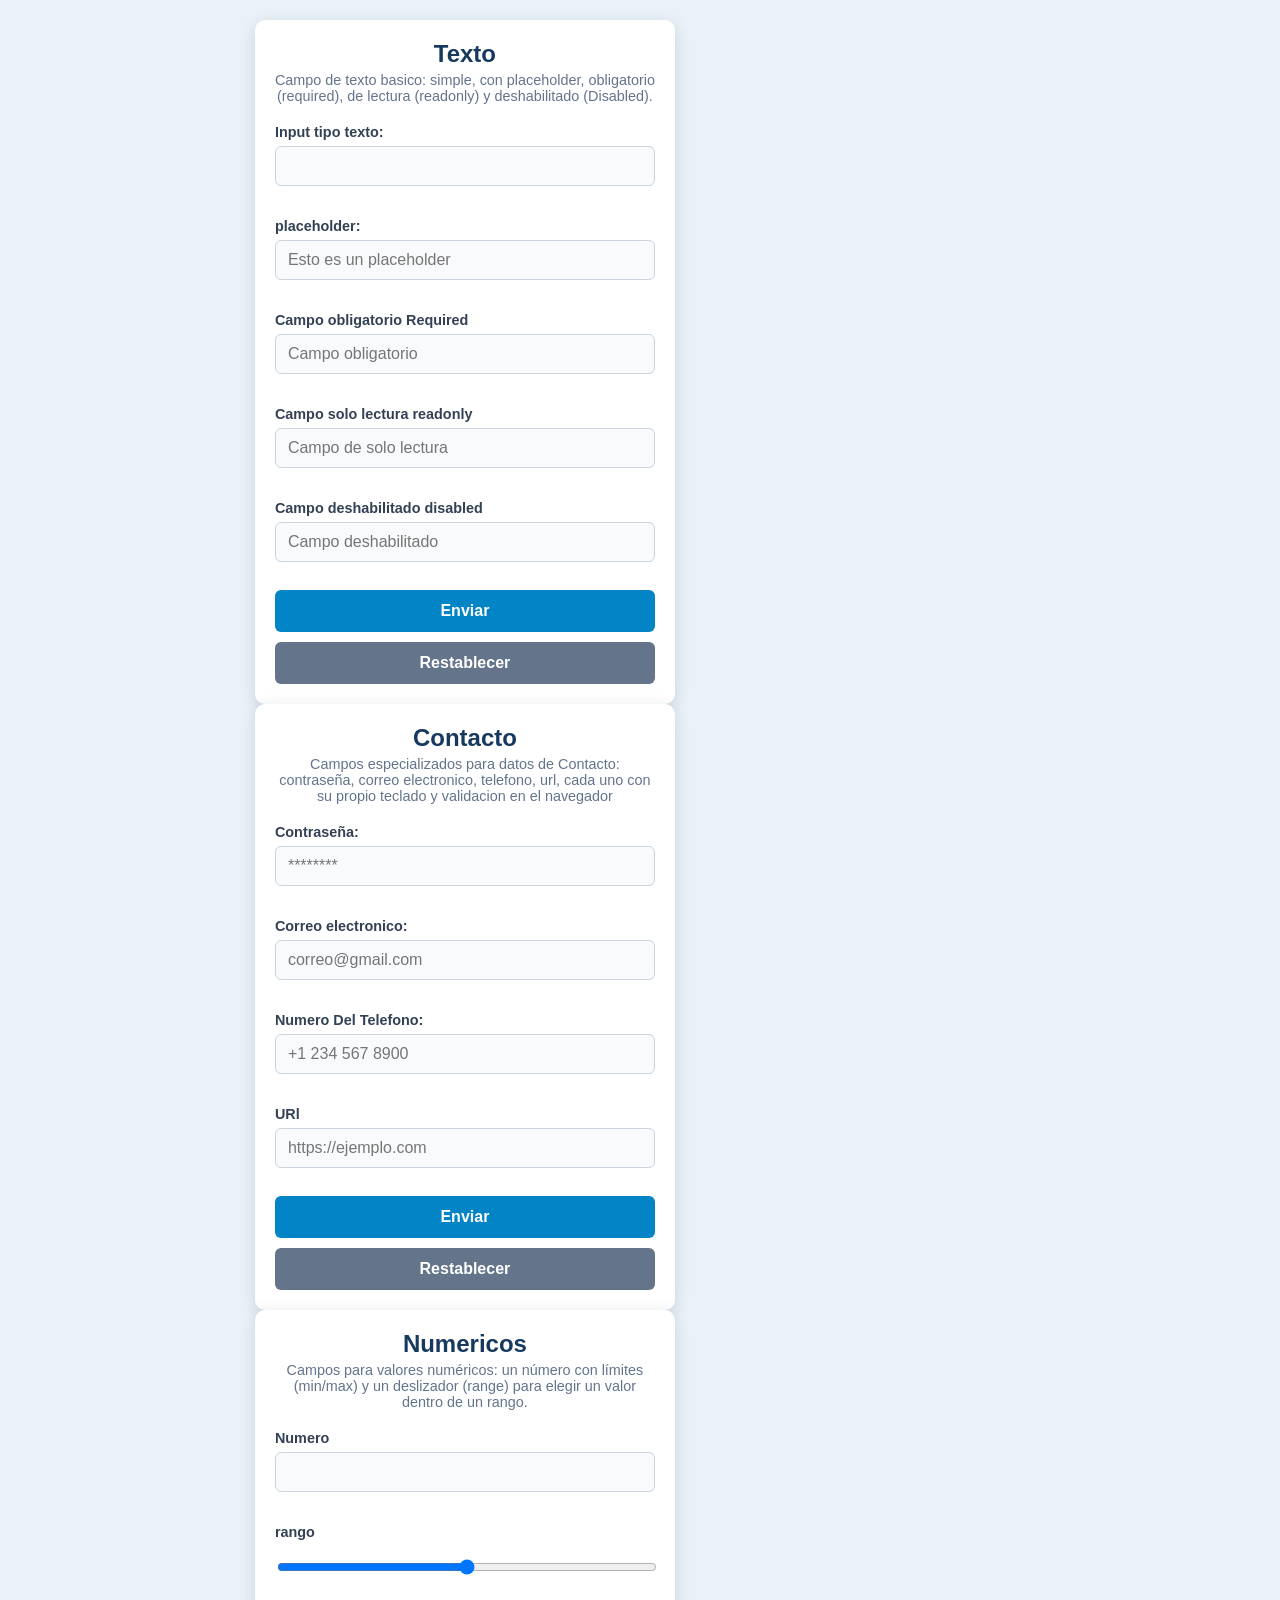
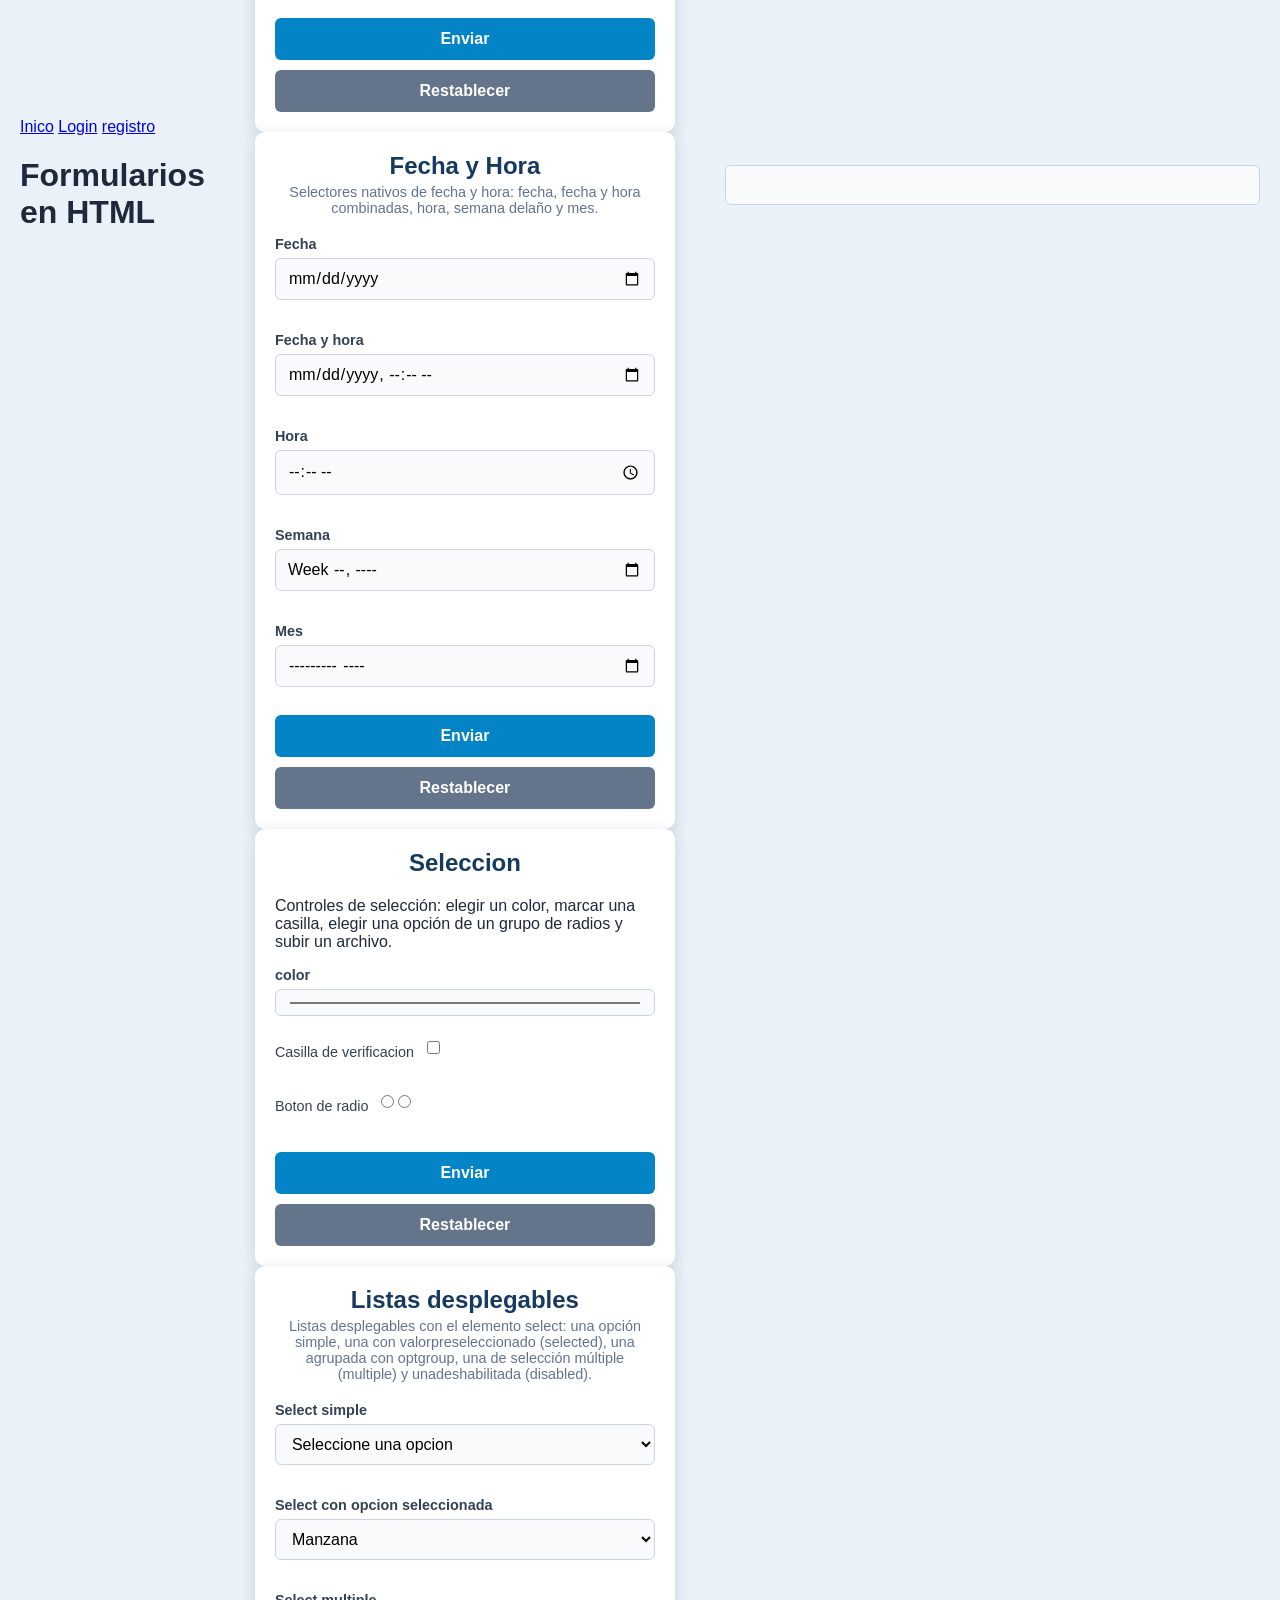
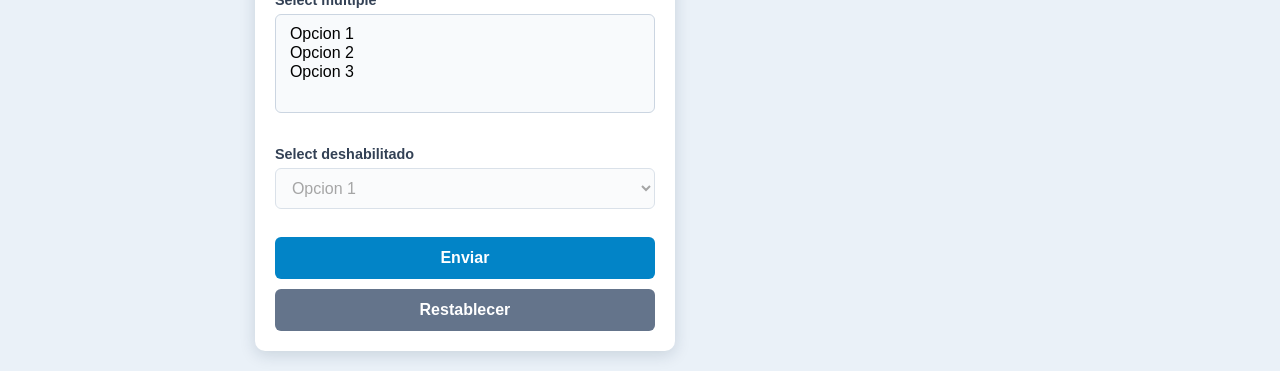
==== index.html @ bf139326 "Primer proyecto web" ====
<!doctype html>
<html lang="en">
  <head>
    <meta charset="UTF-8" />
    <meta name="viewport" content="width=device-width, initial-scale=1.0" />
    <title>Formularios</title>
    <link rel="stylesheet" href="css/formularios.css" />
    <link rel="shortcut icon" href="img/steam.png" type="image/x-icon" />
  </head>
  <body>
    <header>
      <nav>
        <a href="index.html">Inico</a>
        <a href="login.html" target="_blank">Login</a>
        <a href="registro.html" target="_blank">registro</a>
      </nav>
      <h1>Formularios en HTML</h1>
      <p></p>
    </header>

    <main>
      <section>
        <!-- aquí van los bloques de formularios. uno por uno-->
        <!-- Primer formulario -->
        <form action="">
          <fieldset>
            <legend>Texto</legend>
            <p>
              Campo de texto basico: simple, con placeholder, obligatorio
              (required), de lectura (readonly) y deshabilitado (Disabled).
            </p>

            <label for="">Input tipo texto: </label>
            <input type="text" />
            <br />
            <br />
            <label for="">placeholder: </label>
            <input type="text" placeholder="Esto es un placeholder" />
            <br />
            <br />
            <label for="">Campo obligatorio Required</label>
            <input type="text" placeholder="Campo obligatorio" required />
            <br />
            <br />
            <label for="">Campo solo lectura readonly</label>
            <input type="text" placeholder="Campo de solo lectura" readonly />
            <br />
            <br />
            <label for="">Campo deshabilitado disabled</label>
            <input type="text" placeholder="Campo deshabilitado" disabled />
            <br />
            <br />
            <input type="submit" value="Enviar" />
            <input type="reset" value="Restablecer" />
          </fieldset>
        </form>

        <!--Segundo Formulario-->
        <form action="">
          <fieldset>
            <legend>Contacto</legend>
            <p>
              Campos especializados para datos de Contacto: contraseña, correo
              electronico, telefono, url, cada uno con su propio teclado y
              validacion en el navegador
            </p>
            <label for="">Contraseña: </label>
            <input type="password" placeholder="********" />
            <br />
            <br />
            <label for="">Correo electronico: </label>
            <input type="email" placeholder="correo@gmail.com" />
            <br />
            <br />
            <label for="">Numero Del Telefono: </label>
            <input type="tel" placeholder="+1 234 567 8900" />
            <br />
            <br />
            <label for="">URl</label>
            <input type="url" placeholder="https://ejemplo.com" />
            <br />
            <br />
            <input type="submit" value="Enviar" />
            <input type="reset" value="Restablecer" />
          </fieldset>
        </form>
        
        <!--Tercer Formulario-->
        <form action="">
        <fieldset>
          <legend>Numericos</legend>
          <p>Campos para valores numéricos: un número con límites (min/max) y un deslizador (range) para elegir un valor dentro de un rango.</p>
        
          <label for="">Numero</label>
          <input type="number" min="0" max="100" step="1">
          <br>
          <br>
          <label for="">rango</label>
          <input type="range" min="0" max="100" step="5">
          <br>
          <br>
          <input type="submit" value="Enviar" />
          <input type="reset" value="Restablecer" />        
        
        
        </form>
        </fieldset>

        <!--Cuarto Formulario-->

        <form action="">
          <fieldset>
            <legend>Fecha y Hora</legend>
            <p>Selectores nativos de fecha y hora: fecha, fecha y hora combinadas, hora, semana delaño y mes.</p>

            <label for="">Fecha</label>
            <input type="date">
            <br>
            <br>
            <label for="">Fecha y hora</label>
            <input type="datetime-local">
            <br>
            <br>
            <label for="">Hora</label>
            <input type="time">
            <br>
            <br>
            <label for="">Semana</label>
            <input type="week">
            <br>
            <br>
            <label for="">Mes</label>
            <input type="month">
            <br>
            <br>
          <input type="submit" value="Enviar" />
          <input type="reset" value="Restablecer" />            

          </fieldset>
        </form>

        <!--Quinto Formulario-->
        <form action="">
          
          <legend>Seleccion</legend>
          <p>Controles de selección: elegir un color, marcar una casilla, elegir una opción de un grupo de radios y subir un archivo.</p>

          <label for="">color</label>
          <input type="color">
          <br>
          <br>
          <label for="">Casilla de verificacion</label>
          <input type="checkbox">
          <br>
          <br>
          <label for="">Boton de radio</label>
          <input type="radio" name="radioGroup">
          <input type="radio" name="radioGroup">
          <br>
          <br>
          <input type="submit" value="Enviar" />
          <input type="reset" value="Restablecer" />
          
        </form>

        <!--Sexto Formulario-->
        <form action="">
          <fieldset>
            <legend>Listas desplegables</legend>
            <p>Listas desplegables con el elemento select: una opción simple, una con valorpreseleccionado (selected), una agrupada con optgroup, una de selección múltiple (multiple) y unadeshabilitada (disabled).</p>

            <label for="">Select simple</label>
            <select name="">
              <option value="">Seleccione una opcion</option>
              <option value="opcion1">Opcion 1</option>
              <option value="opcion2">Opcion 2</option>
              <option value="opcion3">Opcion 3</option>
            </select>
            <br>
            <br>
            <label for="">Select con opcion seleccionada</label>
            <select name="">
              <optgroup label="Frutas">
                  <option value="Manzana">Manzana</option>
                  <option value="Pera">Pera</option>
              </optgroup>
              <optgroup label="Verduras">
                <option value="Zanahorias">Zanahorias</option>
                <option value="Lechuga">Lechuga</option>
              </optgroup>
            </select>
            <br>
            <br>
            <label for="">Select multiple</label>
            <select name="" multiple>
              <option value="opcion1">Opcion 1</option>
              <option value="opcion2">Opcion 2</option>
              <option value="opcion3">Opcion 3</option>
            </select>
            <br>
            <br>
            <label for="">Select deshabilitado</label>
            <select name="" disabled>
              <option value="opcion1">Opcion 1</option>
            </select>
            <br>
            <br>
            <input type="submit" value="Enviar" />
            <input type="reset" value="Restablecer" />
          </fieldset>
        </form>
      </section>
    </main>
  </body>
</html>
<input type="">
---- css/formularios.css ----
* {
  box-sizing: border-box;
}
body {
  margin: 0;
  min-height: 100vh;
  display: flex;
  align-items: center;
  justify-content: center;
  font-family: Arial, Helvetica, sans-serif;
  background-color: #eaf1f8;
  color: #1e293b;
  padding: 20px;
}
main {
  display: flex;
  justify-content: center;
  width: 100%;
}
section {
  width: 100%;
  max-width: 420px;
}
form {
  background-color: #ffffff;
  border-radius: 10px;
  box-shadow: 0 4px 16px rgba(15, 40, 70, 0.15);
  padding: 10px 20px 20px;
}
fieldset {
  border: none;
  padding: 0;
  margin: 0;
}
legend {
  width: 100%;
  text-align: center;
  font-size: 1.5rem;
  font-weight: bold;
  color: #163a5f;
  padding: 10px 0 4px;
}
fieldset > p {
  text-align: center;
  font-size: 0.9rem;
  color: #64748b;
  margin-top: 0;
  margin-bottom: 20px;
}
label {
  display: block;
  margin: 14px 0 6px;
  font-weight: 600;
  font-size: 0.9rem;
  color: #334155;
}
input,
select {
  width: 100%;
  padding: 10px 12px;
  border: 1px solid #cbd5e1;
  border-radius: 6px;
  font-size: 1rem;
  font-family: inherit;
  background-color: #f8fafc;
  transition:
    border-color 0.2s,
    box-shadow 0.2s;
}
input:focus,
select:focus {
  outline: none;
  border-color: #0284c7;
  box-shadow: 0 0 0 3px rgba(2, 132, 199, 0.2);
  background-color: #fff;
}
label:has(+ input[type="checkbox"]),
label:has(+ input[type="radio"]) {
  display: inline-block;
  margin: 10px 8px 10px 0;
  font-weight: 500;
}
input[type="checkbox"],
input[type="radio"] {
  width: auto;
  accent-color: #0284c7;
  margin: 0 0 10px;
  vertical-align: middle;
  cursor: pointer;
}
input[type="submit"],
input[type="reset"] {
  width: 100%;
  margin-top: 10px;
  padding: 12px;
  border: none;
  border-radius: 6px;
  font-size: 1rem;
  font-weight: 600;
  cursor: pointer;
  color: #fff;
  transition: background-color 0.2s;
}
input[type="submit"] {
  background-color: #0284c7;
}
input[type="submit"]:hover {
  background-color: #0369a1;
}
input[type="reset"] {
  background-color: #64748b;
}
input[type="reset"]:hover {
  background-color: #475569;
}
.enlace {
  text-align: center;
  font-size: 0.85rem;
  color: #64748b;
  margin-top: 18px;
  margin-bottom: 4px;
}
.enlace a {
  color: #0284c7;
  font-weight: 600;
  text-decoration: none;
}
.enlace a:hover {
  text-decoration: underline;
}
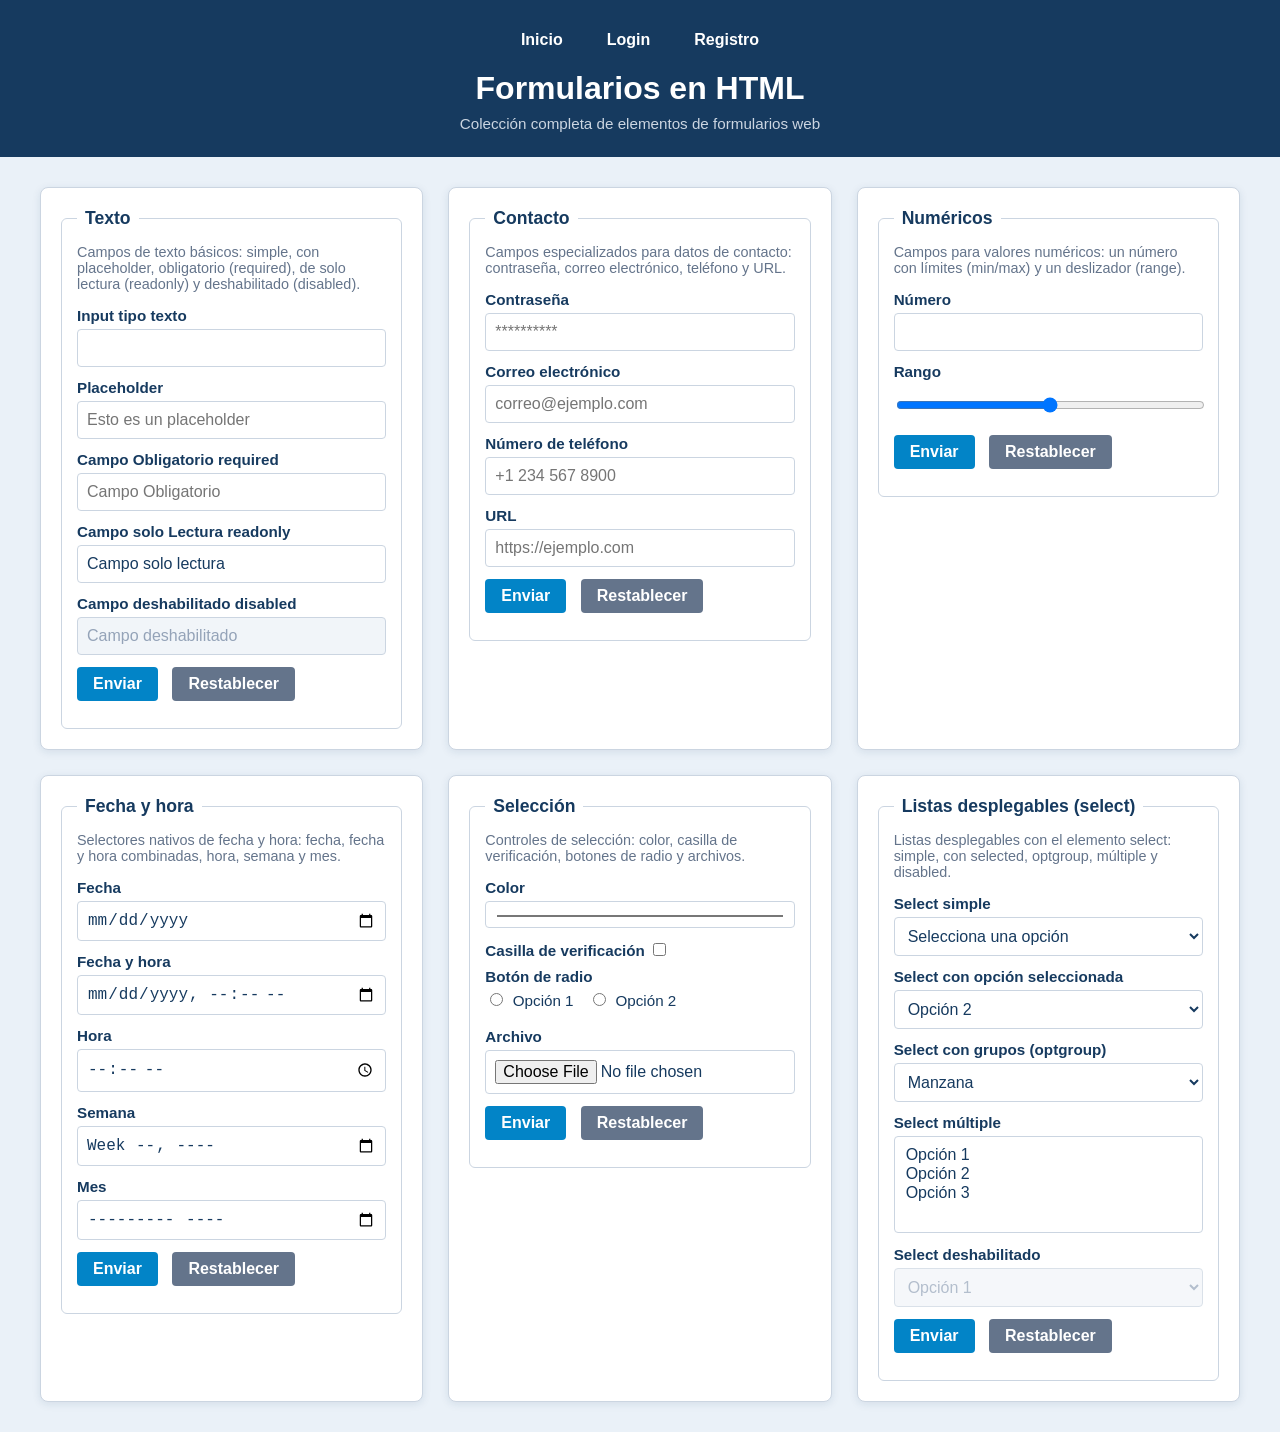
==== commit 677bd25e: "Corregir estructura visual y unificar paleta de colores azul" ====
--- a/index.html
+++ b/index.html
@@ -1,216 +1,193 @@
-<!doctype html>
-<html lang="en">
-  <head>
-    <meta charset="UTF-8" />
-    <meta name="viewport" content="width=device-width, initial-scale=1.0" />
+<!DOCTYPE html>
+<html lang="es">
+<head>
+    <meta charset="UTF-8">
+    <meta name="viewport" content="width=device-width, initial-scale=1.0">
     <title>Formularios</title>
-    <link rel="stylesheet" href="css/formularios.css" />
-    <link rel="shortcut icon" href="img/steam.png" type="image/x-icon" />
-  </head>
-  <body>
+    <link rel="stylesheet" href="css/formularios.css">
+    <link rel="shortcut icon" href="img/logo.png" type="image/x-icon">
+</head>
+<body>
     <header>
-      <nav>
-        <a href="index.html">Inico</a>
-        <a href="login.html" target="_blank">Login</a>
-        <a href="registro.html" target="_blank">registro</a>
-      </nav>
-      <h1>Formularios en HTML</h1>
-      <p></p>
+        <nav>
+            <a href="index.html">Inicio</a>
+            <a href="login.html" target="_blank">Login</a>
+            <a href="registro.html" target="_blank">Registro</a>
+        </nav>
+        <h1>Formularios en HTML</h1>
+        <p>Colección completa de elementos de formularios web</p>
     </header>
+    <main>
+        <section>
+            <!-- Bloque 1: Texto -->
+            <form action="">
+                <fieldset>
+                    <legend>Texto</legend>
+                    <p>Campos de texto básicos: simple, con placeholder, obligatorio (required), de solo lectura (readonly) y deshabilitado (disabled).</p>
+                    
+                    <label for="input-texto">Input tipo texto</label>
+                    <input type="text" id="input-texto">
+                    <br>
+                    <label for="input-placeholder">Placeholder</label>
+                    <input type="text" id="input-placeholder" placeholder="Esto es un placeholder">
+                    <br>
+                    <label for="input-required">Campo Obligatorio required</label>
+                    <input type="text" id="input-required" placeholder="Campo Obligatorio" required>
+                    <br>
+                    <label for="input-readonly">Campo solo Lectura readonly</label>
+                    <input type="text" id="input-readonly" readonly value="Campo solo lectura">
+                    <br>
+                    <label for="input-disabled">Campo deshabilitado disabled</label>
+                    <input type="text" id="input-disabled" disabled value="Campo deshabilitado">
+                    <br>
+                    <input type="submit" value="Enviar">
+                    <input type="reset" value="Restablecer">
+                </fieldset>
+            </form>
 
-    <main>
-      <section>
-        <!-- aquí van los bloques de formularios. uno por uno-->
-        <!-- Primer formulario -->
-        <form action="">
-          <fieldset>
-            <legend>Texto</legend>
-            <p>
-              Campo de texto basico: simple, con placeholder, obligatorio
-              (required), de lectura (readonly) y deshabilitado (Disabled).
-            </p>
+            <!-- Bloque 2: Contacto -->
+            <form action="">
+                <fieldset>
+                    <legend>Contacto</legend>
+                    <p>Campos especializados para datos de contacto: contraseña, correo electrónico, teléfono y URL.</p>
+                    
+                    <label for="input-password">Contraseña</label>
+                    <input type="password" id="input-password" placeholder="**********">
+                    <br>
+                    <label for="input-email">Correo electrónico</label>
+                    <input type="email" id="input-email" placeholder="correo@ejemplo.com">
+                    <br>
+                    <label for="input-tel">Número de teléfono</label>
+                    <input type="tel" id="input-tel" placeholder="+1 234 567 8900">
+                    <br>
+                    <label for="input-url">URL</label>
+                    <input type="url" id="input-url" placeholder="https://ejemplo.com">
+                    <br>
+                    <input type="submit" value="Enviar">
+                    <input type="reset" value="Restablecer">
+                </fieldset>
+            </form>
 
-            <label for="">Input tipo texto: </label>
-            <input type="text" />
-            <br />
-            <br />
-            <label for="">placeholder: </label>
-            <input type="text" placeholder="Esto es un placeholder" />
-            <br />
-            <br />
-            <label for="">Campo obligatorio Required</label>
-            <input type="text" placeholder="Campo obligatorio" required />
-            <br />
-            <br />
-            <label for="">Campo solo lectura readonly</label>
-            <input type="text" placeholder="Campo de solo lectura" readonly />
-            <br />
-            <br />
-            <label for="">Campo deshabilitado disabled</label>
-            <input type="text" placeholder="Campo deshabilitado" disabled />
-            <br />
-            <br />
-            <input type="submit" value="Enviar" />
-            <input type="reset" value="Restablecer" />
-          </fieldset>
-        </form>
+            <!-- Bloque 3: Numéricos -->
+            <form action="">
+                <fieldset>
+                    <legend>Numéricos</legend>
+                    <p>Campos para valores numéricos: un número con límites (min/max) y un deslizador (range).</p>
+                    
+                    <label for="input-number">Número</label>
+                    <input type="number" id="input-number" min="0" max="100" step="1">
+                    <br>
+                    <label for="input-range">Rango</label>
+                    <input type="range" id="input-range" min="0" max="100" step="1">
+                    <br>
+                    <input type="submit" value="Enviar">
+                    <input type="reset" value="Restablecer">
+                </fieldset>
+            </form>
 
-        <!--Segundo Formulario-->
-        <form action="">
-          <fieldset>
-            <legend>Contacto</legend>
-            <p>
-              Campos especializados para datos de Contacto: contraseña, correo
-              electronico, telefono, url, cada uno con su propio teclado y
-              validacion en el navegador
-            </p>
-            <label for="">Contraseña: </label>
-            <input type="password" placeholder="********" />
-            <br />
-            <br />
-            <label for="">Correo electronico: </label>
-            <input type="email" placeholder="correo@gmail.com" />
-            <br />
-            <br />
-            <label for="">Numero Del Telefono: </label>
-            <input type="tel" placeholder="+1 234 567 8900" />
-            <br />
-            <br />
-            <label for="">URl</label>
-            <input type="url" placeholder="https://ejemplo.com" />
-            <br />
-            <br />
-            <input type="submit" value="Enviar" />
-            <input type="reset" value="Restablecer" />
-          </fieldset>
-        </form>
-        
-        <!--Tercer Formulario-->
-        <form action="">
-        <fieldset>
-          <legend>Numericos</legend>
-          <p>Campos para valores numéricos: un número con límites (min/max) y un deslizador (range) para elegir un valor dentro de un rango.</p>
-        
-          <label for="">Numero</label>
-          <input type="number" min="0" max="100" step="1">
-          <br>
-          <br>
-          <label for="">rango</label>
-          <input type="range" min="0" max="100" step="5">
-          <br>
-          <br>
-          <input type="submit" value="Enviar" />
-          <input type="reset" value="Restablecer" />        
-        
-        
-        </form>
-        </fieldset>
+            <!-- Bloque 4: Fecha y hora -->
+            <form action="">
+                <fieldset>
+                    <legend>Fecha y hora</legend>
+                    <p>Selectores nativos de fecha y hora: fecha, fecha y hora combinadas, hora, semana y mes.</p>
+                    
+                    <label for="input-date">Fecha</label>
+                    <input type="date" id="input-date">
+                    <br>
+                    <label for="input-datetime">Fecha y hora</label>
+                    <input type="datetime-local" id="input-datetime">
+                    <br>
+                    <label for="input-time">Hora</label>
+                    <input type="time" id="input-time">
+                    <br>
+                    <label for="input-week">Semana</label>
+                    <input type="week" id="input-week">
+                    <br>
+                    <label for="input-month">Mes</label>
+                    <input type="month" id="input-month">
+                    <br>
+                    <input type="submit" value="Enviar">
+                    <input type="reset" value="Restablecer">
+                </fieldset>
+            </form>
 
-        <!--Cuarto Formulario-->
+            <!-- Bloque 5: Selección -->
+            <form action="">
+                <fieldset>
+                    <legend>Selección</legend>
+                    <p>Controles de selección: color, casilla de verificación, botones de radio y archivos.</p>
+                    
+                    <label for="input-color">Color</label>
+                    <input type="color" id="input-color">
+                    <br>
+                    <label for="input-checkbox">Casilla de verificación</label>
+                    <input type="checkbox" id="input-checkbox">
+                    <br>
+                    <label>Botón de radio</label>
+                    <div style="margin-bottom: 10px;">
+                        <input type="radio" id="radio1" name="radioGroup">
+                        <label for="radio1" style="display:inline; font-weight:normal;">Opción 1</label>
+                        <input type="radio" id="radio2" name="radioGroup" style="margin-left: 15px;">
+                        <label for="radio2" style="display:inline; font-weight:normal;">Opción 2</label>
+                    </div>
+                    <label for="input-file">Archivo</label>
+                    <input type="file" id="input-file">
+                    <br>
+                    <input type="submit" value="Enviar">
+                    <input type="reset" value="Restablecer">
+                </fieldset>
+            </form>
 
-        <form action="">
-          <fieldset>
-            <legend>Fecha y Hora</legend>
-            <p>Selectores nativos de fecha y hora: fecha, fecha y hora combinadas, hora, semana delaño y mes.</p>
-
-            <label for="">Fecha</label>
-            <input type="date">
-            <br>
-            <br>
-            <label for="">Fecha y hora</label>
-            <input type="datetime-local">
-            <br>
-            <br>
-            <label for="">Hora</label>
-            <input type="time">
-            <br>
-            <br>
-            <label for="">Semana</label>
-            <input type="week">
-            <br>
-            <br>
-            <label for="">Mes</label>
-            <input type="month">
-            <br>
-            <br>
-          <input type="submit" value="Enviar" />
-          <input type="reset" value="Restablecer" />            
-
-          </fieldset>
-        </form>
-
-        <!--Quinto Formulario-->
-        <form action="">
-          
-          <legend>Seleccion</legend>
-          <p>Controles de selección: elegir un color, marcar una casilla, elegir una opción de un grupo de radios y subir un archivo.</p>
-
-          <label for="">color</label>
-          <input type="color">
-          <br>
-          <br>
-          <label for="">Casilla de verificacion</label>
-          <input type="checkbox">
-          <br>
-          <br>
-          <label for="">Boton de radio</label>
-          <input type="radio" name="radioGroup">
-          <input type="radio" name="radioGroup">
-          <br>
-          <br>
-          <input type="submit" value="Enviar" />
-          <input type="reset" value="Restablecer" />
-          
-        </form>
-
-        <!--Sexto Formulario-->
-        <form action="">
-          <fieldset>
-            <legend>Listas desplegables</legend>
-            <p>Listas desplegables con el elemento select: una opción simple, una con valorpreseleccionado (selected), una agrupada con optgroup, una de selección múltiple (multiple) y unadeshabilitada (disabled).</p>
-
-            <label for="">Select simple</label>
-            <select name="">
-              <option value="">Seleccione una opcion</option>
-              <option value="opcion1">Opcion 1</option>
-              <option value="opcion2">Opcion 2</option>
-              <option value="opcion3">Opcion 3</option>
-            </select>
-            <br>
-            <br>
-            <label for="">Select con opcion seleccionada</label>
-            <select name="">
-              <optgroup label="Frutas">
-                  <option value="Manzana">Manzana</option>
-                  <option value="Pera">Pera</option>
-              </optgroup>
-              <optgroup label="Verduras">
-                <option value="Zanahorias">Zanahorias</option>
-                <option value="Lechuga">Lechuga</option>
-              </optgroup>
-            </select>
-            <br>
-            <br>
-            <label for="">Select multiple</label>
-            <select name="" multiple>
-              <option value="opcion1">Opcion 1</option>
-              <option value="opcion2">Opcion 2</option>
-              <option value="opcion3">Opcion 3</option>
-            </select>
-            <br>
-            <br>
-            <label for="">Select deshabilitado</label>
-            <select name="" disabled>
-              <option value="opcion1">Opcion 1</option>
-            </select>
-            <br>
-            <br>
-            <input type="submit" value="Enviar" />
-            <input type="reset" value="Restablecer" />
-          </fieldset>
-        </form>
-      </section>
+            <!-- Bloque 6: Listas desplegables (select) -->
+            <form action="">
+                <fieldset>
+                    <legend>Listas desplegables (select)</legend>
+                    <p>Listas desplegables con el elemento select: simple, con selected, optgroup, múltiple y disabled.</p>
+                    
+                    <label for="select-simple">Select simple</label>
+                    <select id="select-simple">
+                        <option value="">Selecciona una opción</option>
+                        <option value="opcion1">Opción 1</option>
+                        <option value="opcion2">Opción 2</option>
+                        <option value="opcion3">Opción 3</option>
+                    </select>
+                    <br>
+                    <label for="select-selected">Select con opción seleccionada</label>
+                    <select id="select-selected">
+                        <option value="opcion1">Opción 1</option>
+                        <option value="opcion2" selected>Opción 2</option>
+                        <option value="opcion3">Opción 3</option>
+                    </select>
+                    <br>
+                    <label for="select-optgroup">Select con grupos (optgroup)</label>
+                    <select id="select-optgroup">
+                        <optgroup label="Frutas">
+                            <option value="manzana">Manzana</option>
+                            <option value="pera">Pera</option>
+                        </optgroup>
+                        <optgroup label="Verduras">
+                            <option value="zanahoria">Zanahoria</option>
+                            <option value="lechuga">Lechuga</option>
+                        </optgroup>
+                    </select>
+                    <br>
+                    <label for="select-multiple">Select múltiple</label>
+                    <select id="select-multiple" multiple>
+                        <option value="opcion1">Opción 1</option>
+                        <option value="opcion2">Opción 2</option>
+                        <option value="opcion3">Opción 3</option>
+                    </select>
+                    <br>
+                    <label for="select-disabled">Select deshabilitado</label>
+                    <select id="select-disabled" disabled>
+                        <option value="opcion1">Opción 1</option>
+                    </select>
+                    <br>
+                    <input type="submit" value="Enviar">
+                    <input type="reset" value="Restablecer">
+                </fieldset>
+            </form>
+        </section>
     </main>
-  </body>
-</html>
-<input type="">+</body>
+</html>
--- a/css/formularios.css
+++ b/css/formularios.css
@@ -1,130 +1,172 @@
 * {
-  box-sizing: border-box;
+    box-sizing: border-box;
 }
+
 body {
-  margin: 0;
-  min-height: 100vh;
-  display: flex;
-  align-items: center;
-  justify-content: center;
-  font-family: Arial, Helvetica, sans-serif;
-  background-color: #eaf1f8;
-  color: #1e293b;
-  padding: 20px;
+    margin: 0;
+    font-family: Arial, Helvetica, sans-serif;
+    background-color: #eaf1f8;
+    color: #163a5f;
 }
+
+header {
+    background-color: #163a5f;
+    color: #ffffff;
+    padding: 25px 20px;
+    text-align: center;
+}
+
+header h1 {
+    margin: 0 0 8px 0;
+}
+
+header p {
+    margin: 0;
+    color: #cbd5e1;
+    font-size: 0.95rem;
+}
+
+nav {
+    display: flex;
+    justify-content: center;
+    gap: 20px;
+    margin-bottom: 15px;
+}
+
+nav a {
+    color: #ffffff;
+    text-decoration: none;
+    font-weight: 600;
+    padding: 6px 12px;
+    border-radius: 4px;
+    transition: background-color 0.25s ease;
+}
+
+nav a:hover {
+    background-color: rgba(255, 255, 255, 0.15);
+}
+
 main {
-  display: flex;
-  justify-content: center;
-  width: 100%;
+    display: flex;
+    justify-content: center;
+    padding: 30px 20px;
 }
+
 section {
-  width: 100%;
-  max-width: 420px;
+    display: flex;
+    flex-wrap: wrap;
+    gap: 25px;
+    width: 100%;
+    max-width: 1200px;
+    justify-content: center;
 }
+
 form {
-  background-color: #ffffff;
-  border-radius: 10px;
-  box-shadow: 0 4px 16px rgba(15, 40, 70, 0.15);
-  padding: 10px 20px 20px;
+    background-color: #ffffff;
+    border-radius: 8px;
+    box-shadow: 0 2px 8px rgba(22, 58, 95, 0.1);
+    padding: 20px;
+    flex: 1 1 350px;
+    max-width: 500px;
+    border: 1px solid #cbd5e1;
 }
+
 fieldset {
-  border: none;
-  padding: 0;
-  margin: 0;
+    border: 1px solid #cbd5e1;
+    border-radius: 6px;
+    padding: 15px;
+    margin: 0;
 }
+
 legend {
-  width: 100%;
-  text-align: center;
-  font-size: 1.5rem;
-  font-weight: bold;
-  color: #163a5f;
-  padding: 10px 0 4px;
+    font-weight: bold;
+    color: #163a5f;
+    padding: 0 8px;
+    font-size: 1.1rem;
 }
-fieldset > p {
-  text-align: center;
-  font-size: 0.9rem;
-  color: #64748b;
-  margin-top: 0;
-  margin-bottom: 20px;
+
+fieldset p {
+    font-size: 0.9rem;
+    color: #64748b;
+    margin-top: 0;
+    margin-bottom: 15px;
 }
+
 label {
-  display: block;
-  margin: 14px 0 6px;
-  font-weight: 600;
-  font-size: 0.9rem;
-  color: #334155;
+    display: inline-block;
+    margin-bottom: 5px;
+    font-weight: 600;
+    color: #163a5f;
+    font-size: 0.95rem;
 }
+
 input,
 select {
-  width: 100%;
-  padding: 10px 12px;
-  border: 1px solid #cbd5e1;
-  border-radius: 6px;
-  font-size: 1rem;
-  font-family: inherit;
-  background-color: #f8fafc;
-  transition:
-    border-color 0.2s,
-    box-shadow 0.2s;
+    width: 100%;
+    padding: 9px;
+    margin-bottom: 12px;
+    border: 1px solid #cbd5e1;
+    border-radius: 4px;
+    font-size: 1rem;
+    background-color: #ffffff;
+    color: #163a5f;
 }
+
 input:focus,
 select:focus {
-  outline: none;
-  border-color: #0284c7;
-  box-shadow: 0 0 0 3px rgba(2, 132, 199, 0.2);
-  background-color: #fff;
+    outline: none;
+    border-color: #0284c7;
+    box-shadow: 0 0 0 3px rgba(2, 132, 199, 0.15);
 }
-label:has(+ input[type="checkbox"]),
-label:has(+ input[type="radio"]) {
-  display: inline-block;
-  margin: 10px 8px 10px 0;
-  font-weight: 500;
-}
+
 input[type="checkbox"],
 input[type="radio"] {
-  width: auto;
-  accent-color: #0284c7;
-  margin: 0 0 10px;
-  vertical-align: middle;
-  cursor: pointer;
+    width: auto;
+    margin-right: 5px;
+    accent-color: #0284c7;
 }
+
 input[type="submit"],
+input[type="reset"],
+input[type="button"] {
+    width: auto;
+    cursor: pointer;
+    border: none;
+    color: #ffffff;
+    padding: 8px 16px;
+    margin-right: 10px;
+    border-radius: 4px;
+    font-weight: 600;
+    transition: background-color 0.2s ease;
+}
+
+input[type="submit"] {
+    background-color: #0284c7;
+}
+
+input[type="submit"]:hover {
+    background-color: #0369a1;
+}
+
 input[type="reset"] {
-  width: 100%;
-  margin-top: 10px;
-  padding: 12px;
-  border: none;
-  border-radius: 6px;
-  font-size: 1rem;
-  font-weight: 600;
-  cursor: pointer;
-  color: #fff;
-  transition: background-color 0.2s;
+    background-color: #64748b;
 }
-input[type="submit"] {
-  background-color: #0284c7;
+
+input[type="reset"]:hover {
+    background-color: #475569;
 }
-input[type="submit"]:hover {
-  background-color: #0369a1;
+
+input[type="button"] {
+    background-color: #163a5f;
 }
-input[type="reset"] {
-  background-color: #64748b;
+
+input[type="button"]:hover {
+    background-color: #0f2742;
 }
-input[type="reset"]:hover {
-  background-color: #475569;
-}
-.enlace {
-  text-align: center;
-  font-size: 0.85rem;
-  color: #64748b;
-  margin-top: 18px;
-  margin-bottom: 4px;
-}
-.enlace a {
-  color: #0284c7;
-  font-weight: 600;
-  text-decoration: none;
-}
-.enlace a:hover {
-  text-decoration: underline;
+
+input:disabled,
+select:disabled {
+    background-color: #f1f5f9;
+    color: #94a3b8;
+    cursor: not-allowed;
 }
